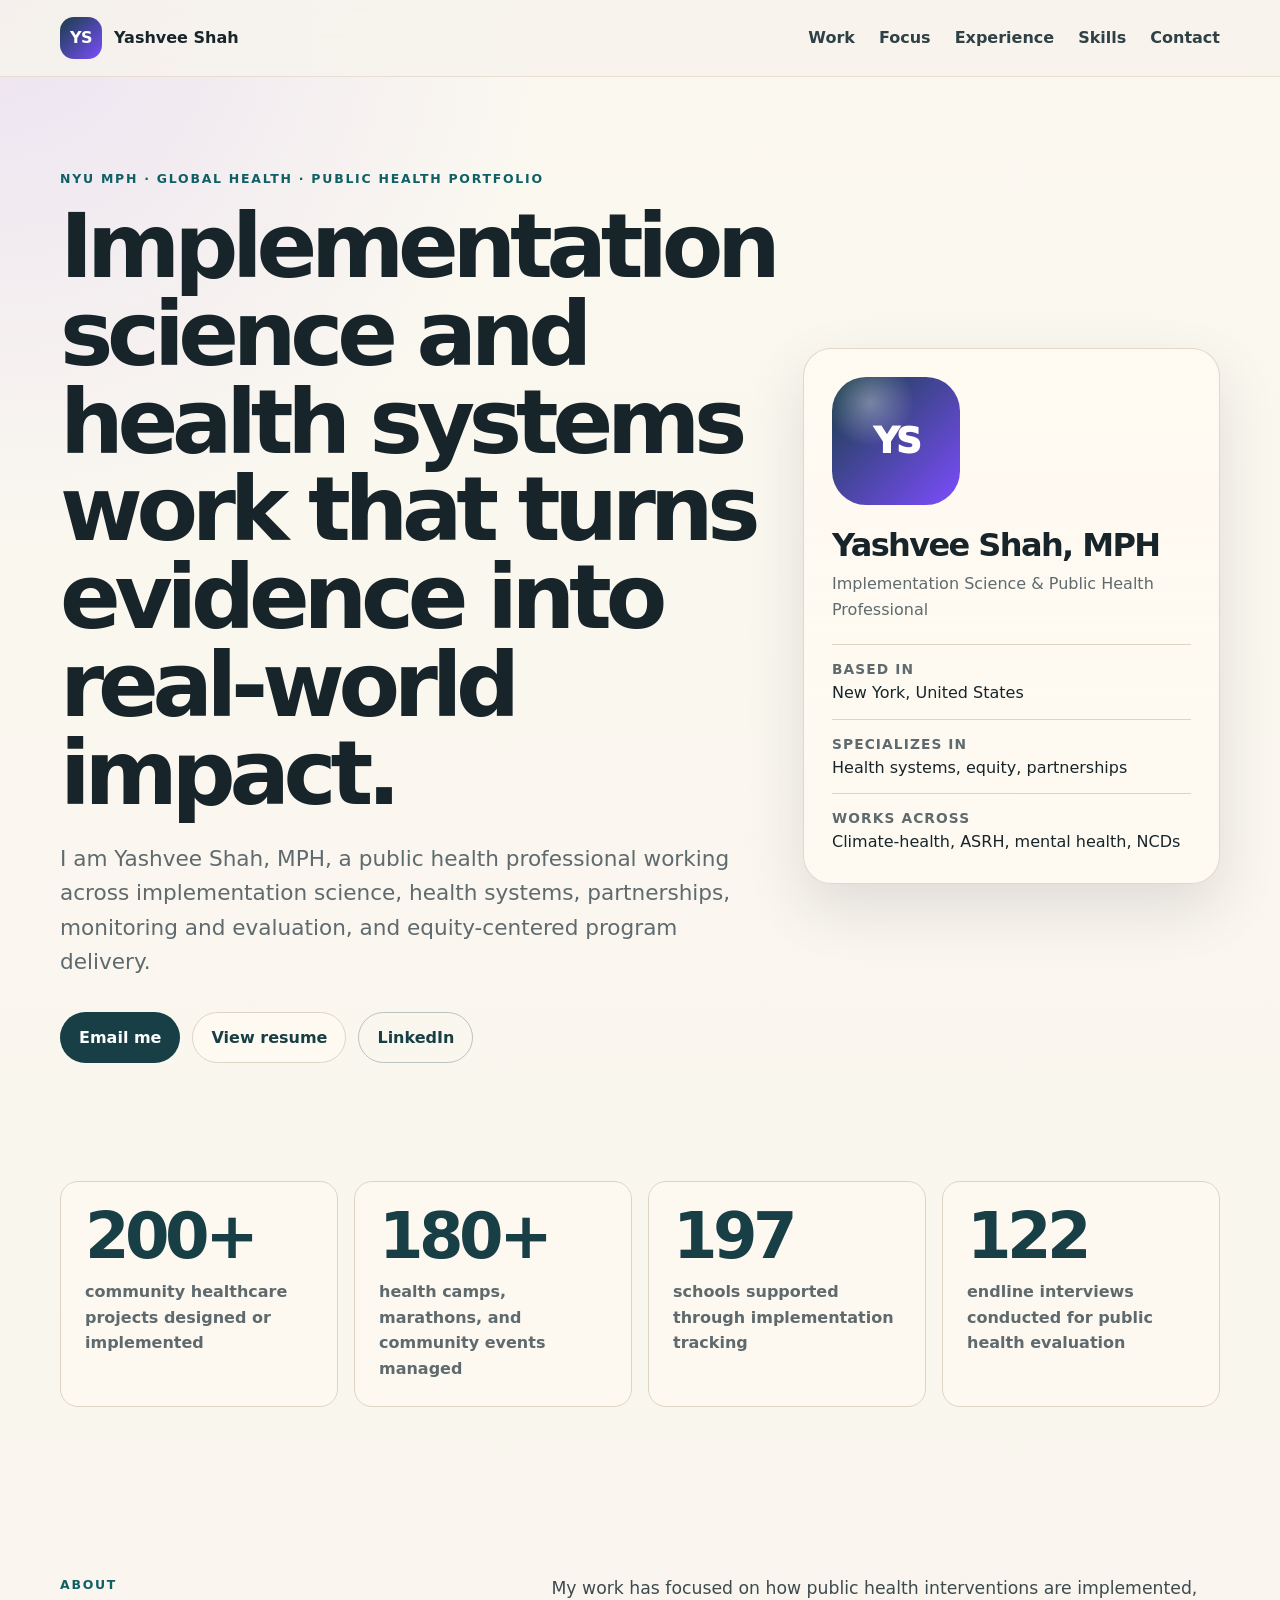
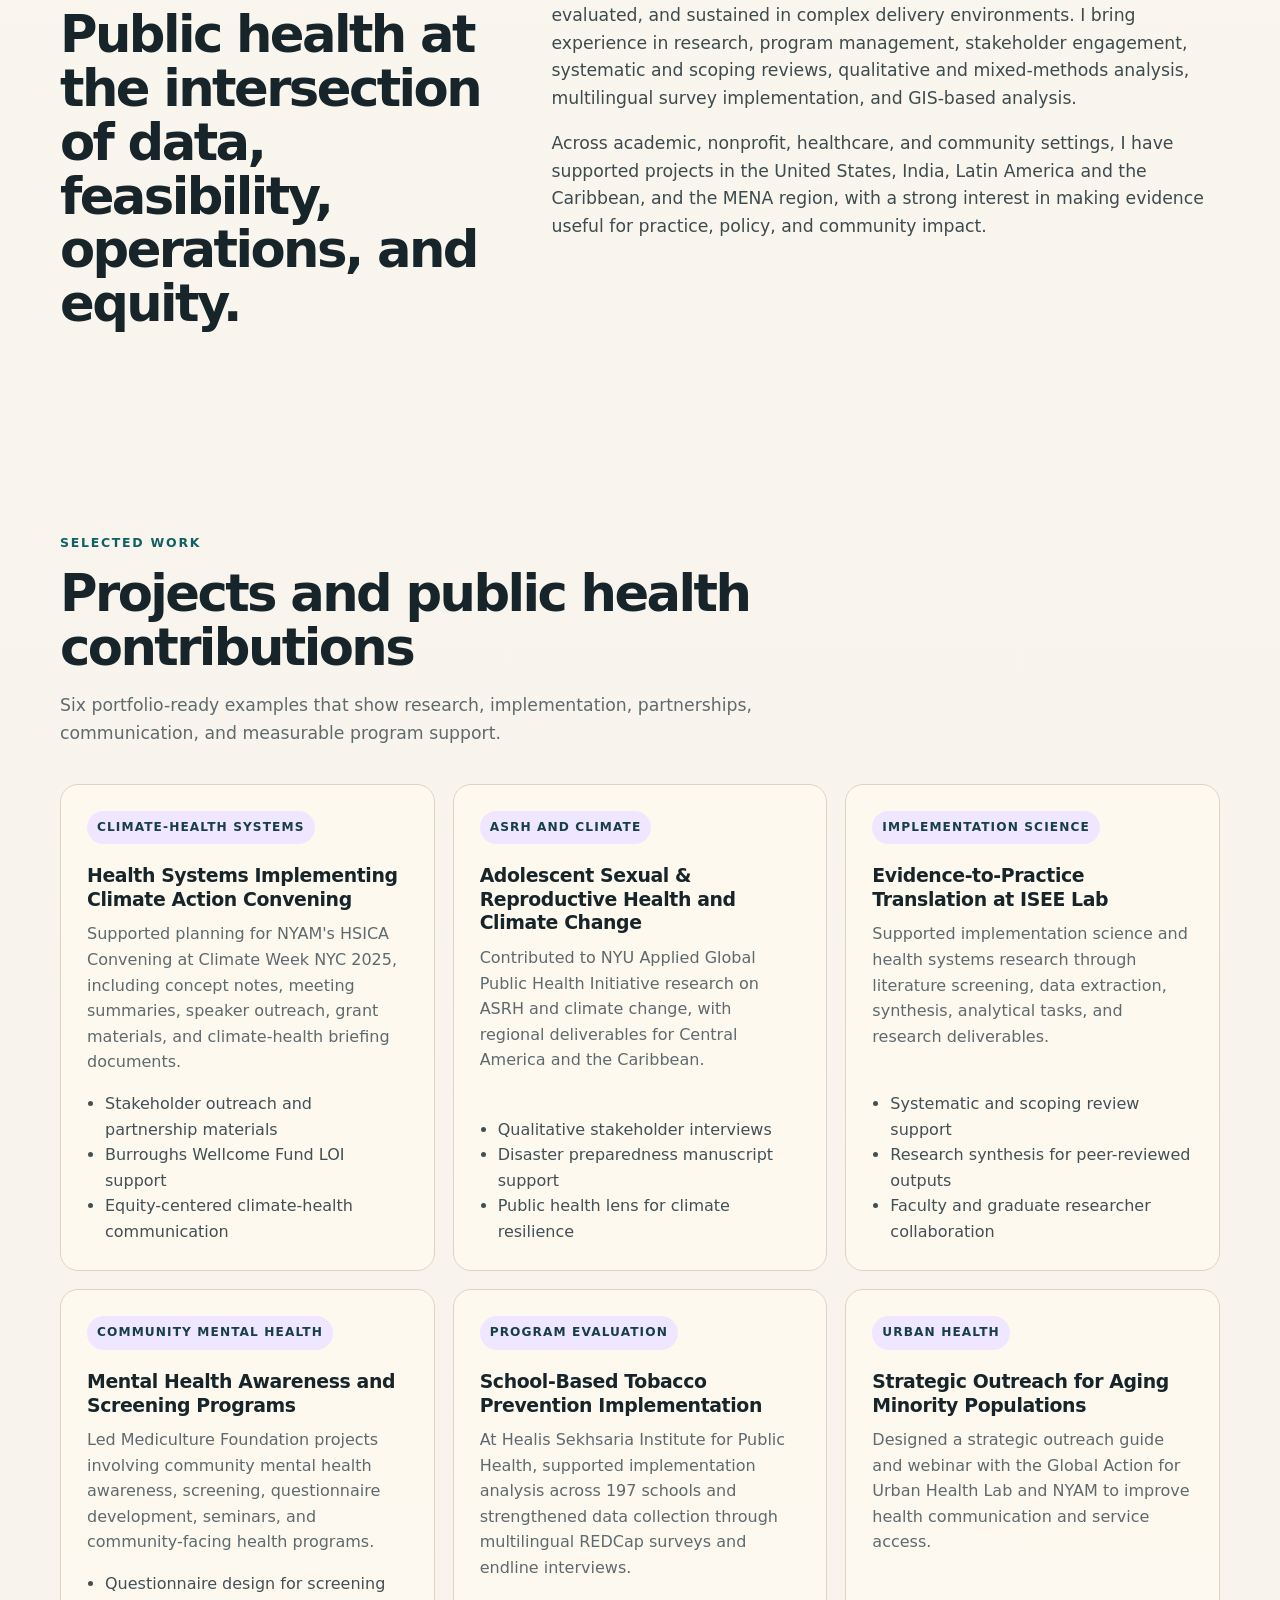
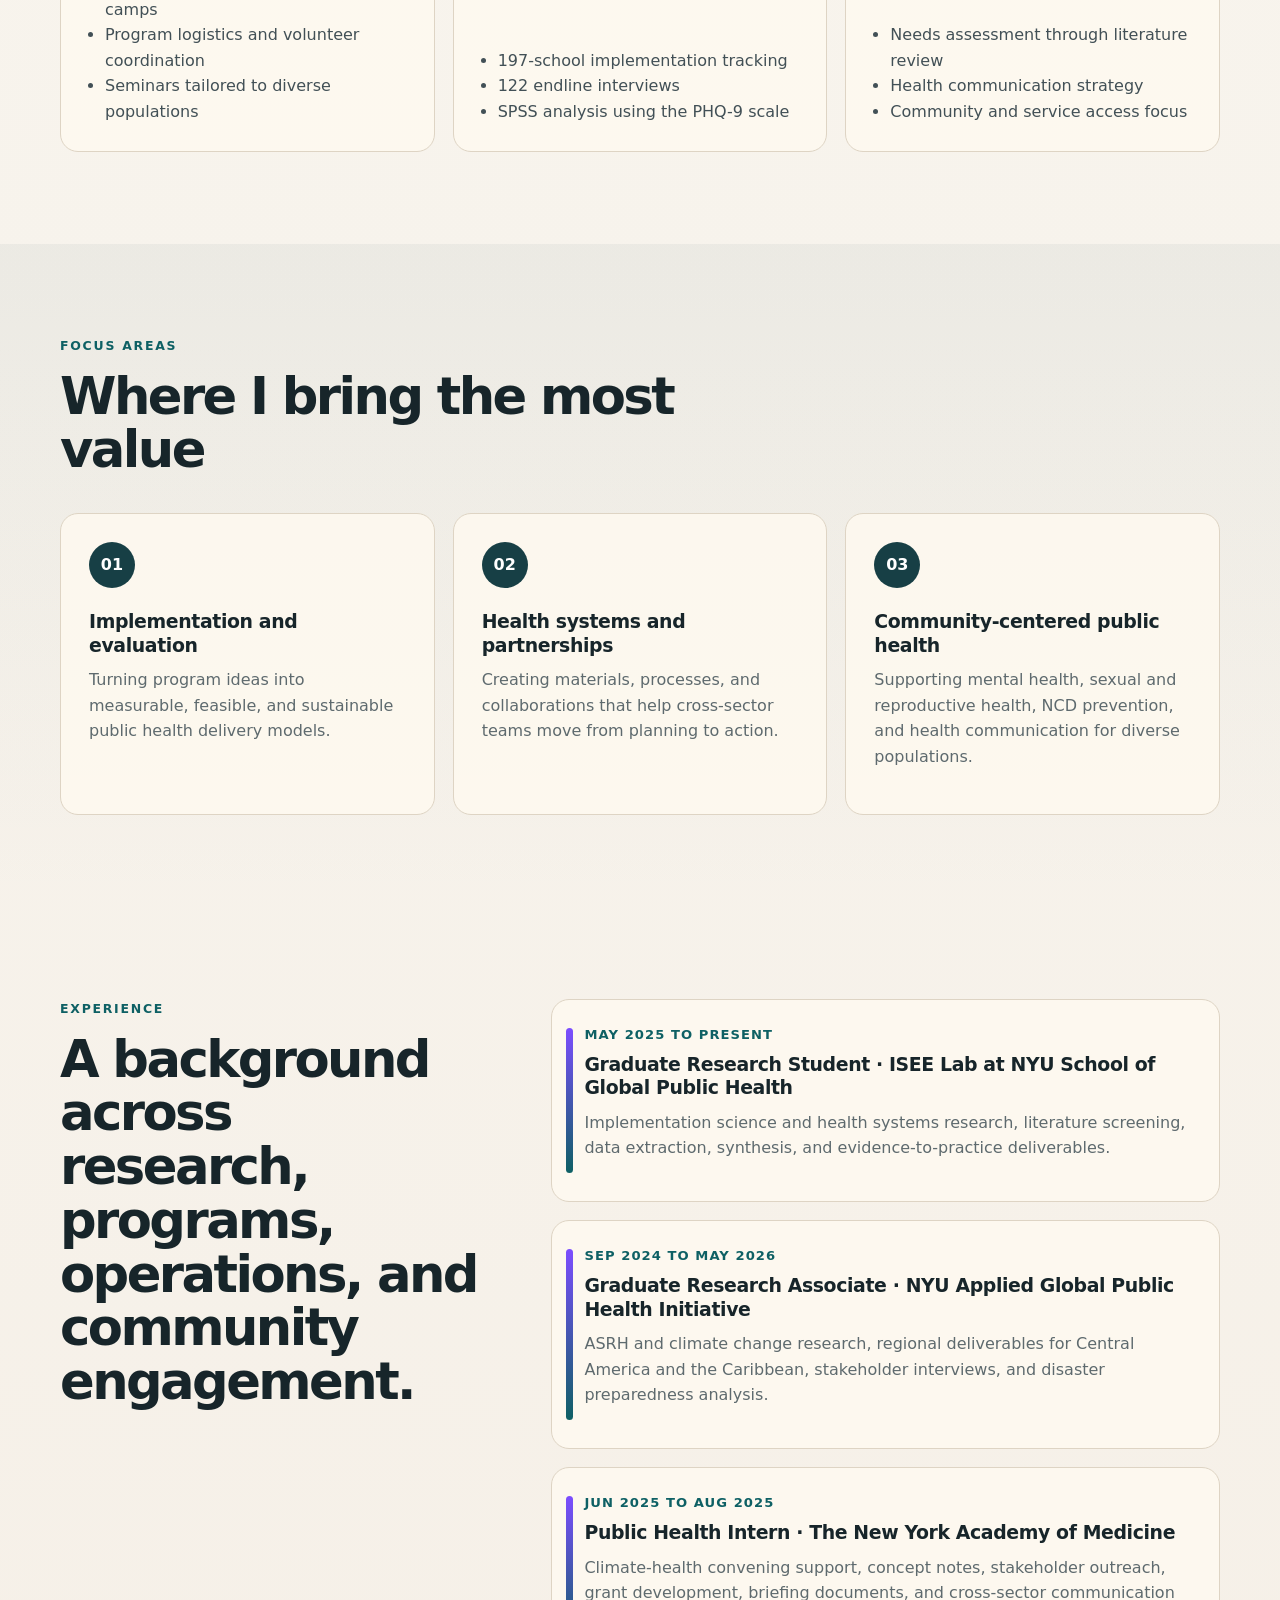
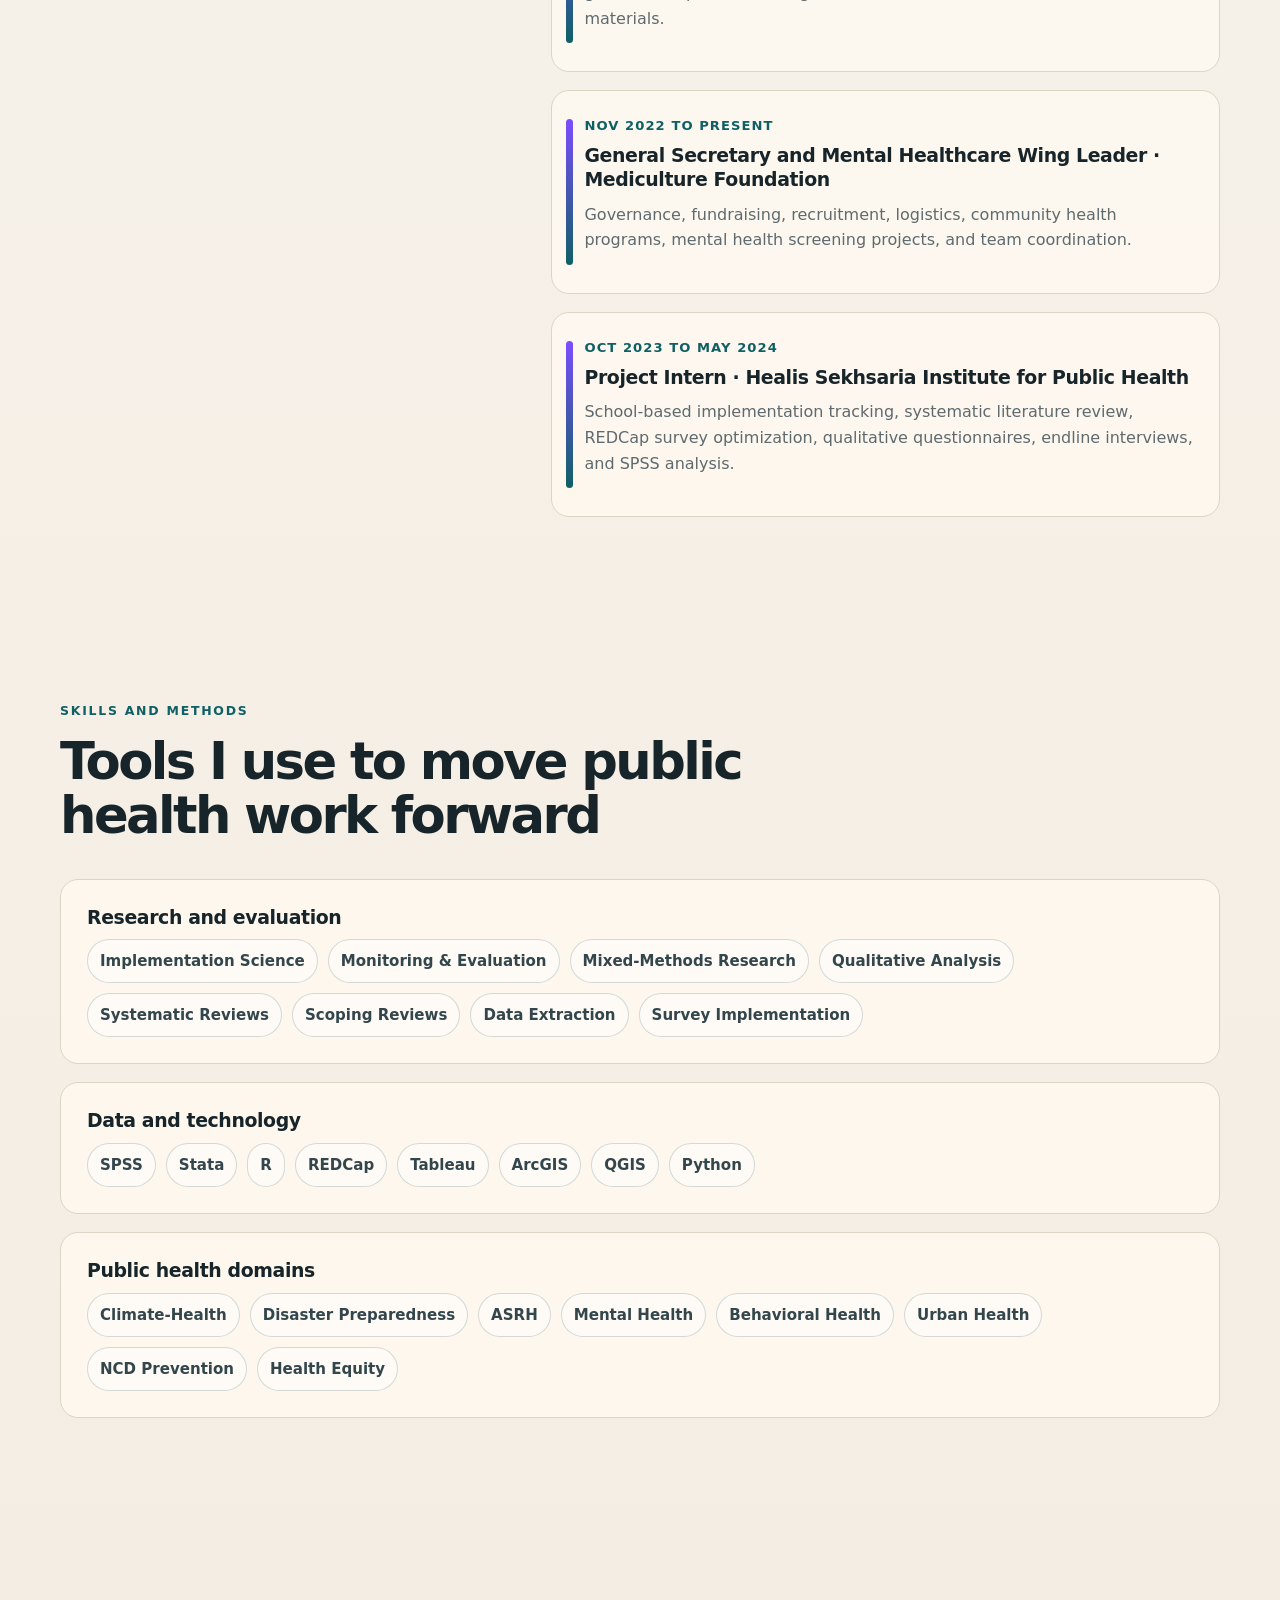
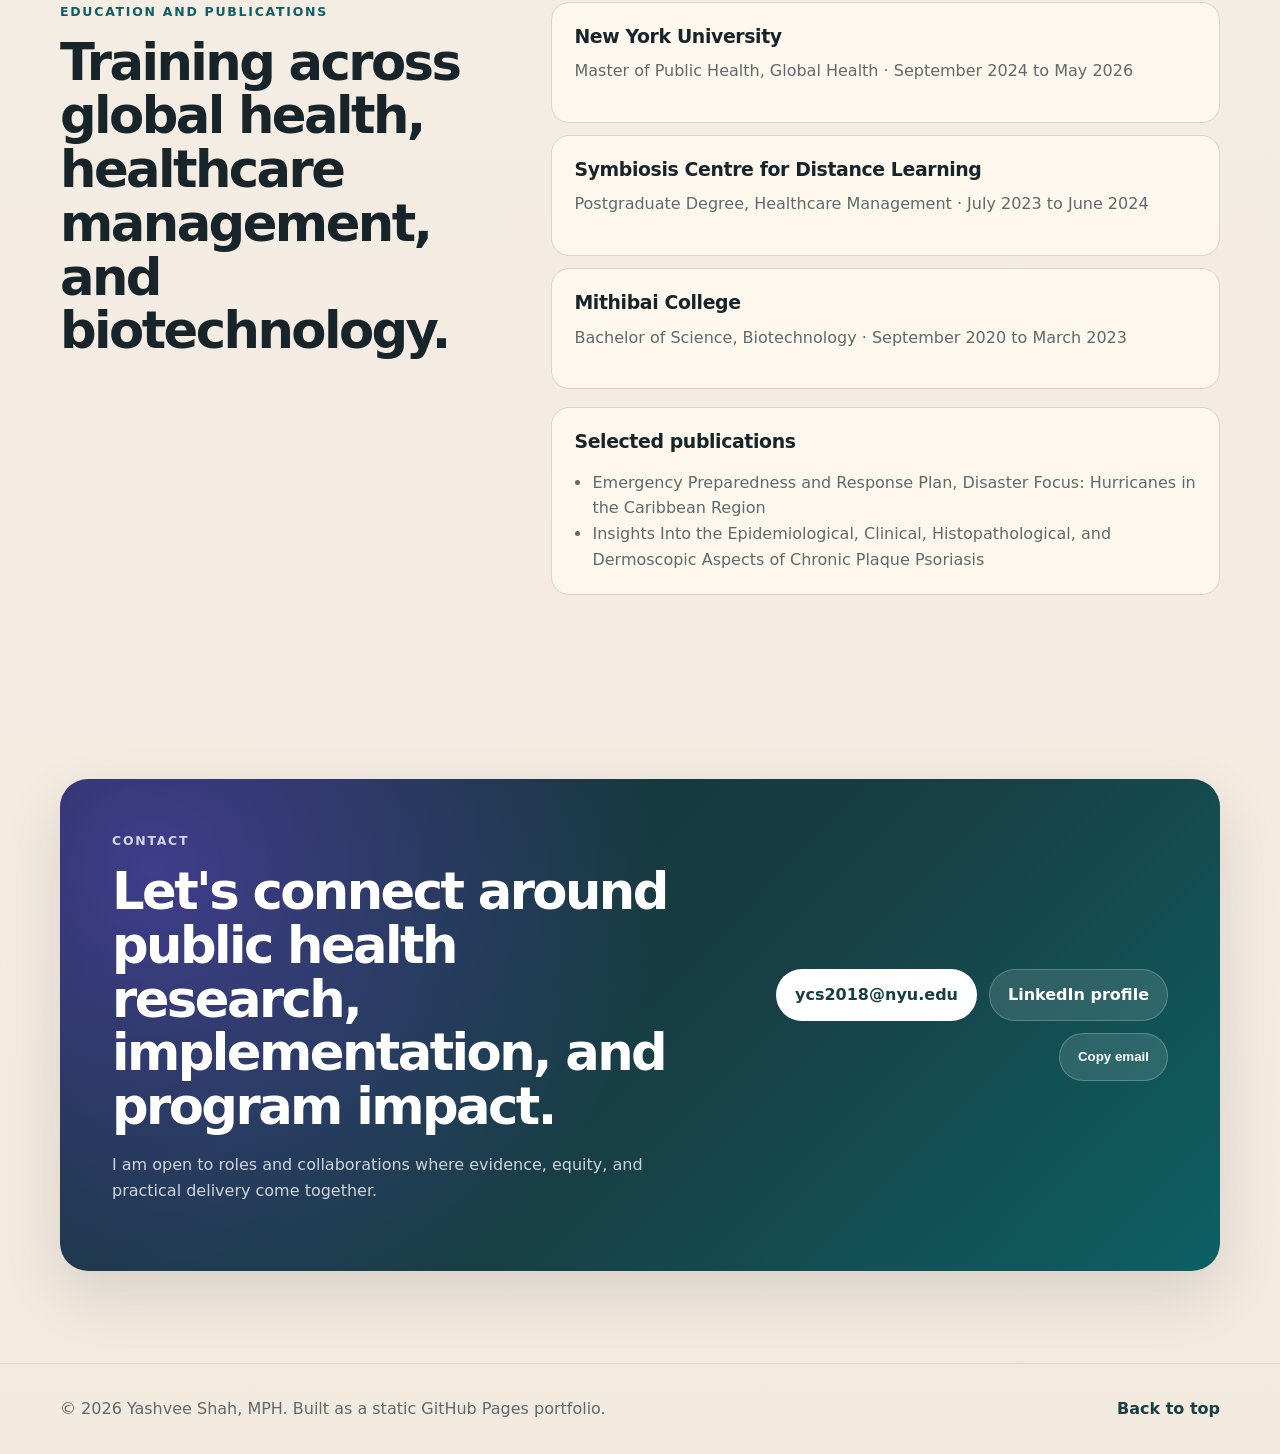
==== index.html @ bdc17462 "Add files via upload" ====
<!doctype html>
<html lang="en">
  <head>
    <meta charset="utf-8" />
    <meta name="viewport" content="width=device-width, initial-scale=1" />
    <meta name="description" content="Portfolio website for Yashvee Shah, MPH, a public health professional focused on implementation science, health systems, climate-health, equity, and evidence-to-practice translation." />
    <meta name="theme-color" content="#173f45" />
    <meta property="og:title" content="Yashvee Shah, MPH | Public Health Portfolio" />
    <meta property="og:description" content="Implementation science, health systems, partnerships, monitoring and evaluation, and equity-centered public health." />
    <meta property="og:type" content="website" />
    <meta property="og:image" content="assets/social-preview.svg" />
    <title>Yashvee Shah, MPH | Public Health Portfolio</title>
    <link rel="icon" href="assets/favicon.svg" type="image/svg+xml" />
    <link rel="stylesheet" href="styles.css" />
  </head>
  <body>
    <a class="skip-link" href="#main">Skip to content</a>

    <header class="site-header" data-header>
      <nav class="nav container" aria-label="Primary navigation">
        <a class="brand" href="#top" aria-label="Yashvee Shah home">
          <span class="brand-mark" aria-hidden="true">YS</span>
          <span class="brand-text">Yashvee Shah</span>
        </a>

        <button class="nav-toggle" type="button" aria-expanded="false" aria-controls="nav-menu" data-nav-toggle>
          <span class="sr-only">Open menu</span>
          <span></span>
          <span></span>
          <span></span>
        </button>

        <div class="nav-menu" id="nav-menu" data-nav-menu>
          <a href="#work">Work</a>
          <a href="#focus">Focus</a>
          <a href="#experience">Experience</a>
          <a href="#skills">Skills</a>
          <a href="#contact">Contact</a>
        </div>
      </nav>
    </header>

    <main id="main">
      <section class="hero section" id="top" aria-labelledby="hero-title">
        <div class="container hero-grid">
          <div class="hero-copy reveal">
            <p class="eyebrow">NYU MPH · Global Health · Public Health Portfolio</p>
            <h1 id="hero-title">Implementation science and health systems work that turns evidence into real-world impact.</h1>
            <p class="hero-summary">
              I am Yashvee Shah, MPH, a public health professional working across implementation science, health systems, partnerships, monitoring and evaluation, and equity-centered program delivery.
            </p>
            <div class="hero-actions" aria-label="Primary actions">
              <a class="button primary" href="mailto:ycs2018@nyu.edu">Email me</a>
              <a class="button secondary" href="assets/Yashvee_Shah_MPH_Resume.pdf" target="_blank" rel="noopener">View resume</a>
              <a class="button ghost" href="https://www.linkedin.com/in/yashvee-shah" target="_blank" rel="noopener">LinkedIn</a>
            </div>
          </div>

          <aside class="hero-card reveal" aria-label="Profile highlights">
            <div class="portrait" aria-hidden="true">YS</div>
            <h2>Yashvee Shah, MPH</h2>
            <p>Implementation Science & Public Health Professional</p>
            <ul class="quick-list">
              <li><span>Based in</span> New York, United States</li>
              <li><span>Specializes in</span> Health systems, equity, partnerships</li>
              <li><span>Works across</span> Climate-health, ASRH, mental health, NCDs</li>
            </ul>
          </aside>
        </div>
      </section>

      <section class="section metrics" aria-label="Impact metrics">
        <div class="container metrics-grid reveal">
          <article>
            <strong>200+</strong>
            <span>community healthcare projects designed or implemented</span>
          </article>
          <article>
            <strong>180+</strong>
            <span>health camps, marathons, and community events managed</span>
          </article>
          <article>
            <strong>197</strong>
            <span>schools supported through implementation tracking</span>
          </article>
          <article>
            <strong>122</strong>
            <span>endline interviews conducted for public health evaluation</span>
          </article>
        </div>
      </section>

      <section class="section about" aria-labelledby="about-title">
        <div class="container split">
          <div class="section-kicker reveal">
            <p class="eyebrow">About</p>
            <h2 id="about-title">Public health at the intersection of data, feasibility, operations, and equity.</h2>
          </div>
          <div class="prose reveal">
            <p>
              My work has focused on how public health interventions are implemented, evaluated, and sustained in complex delivery environments. I bring experience in research, program management, stakeholder engagement, systematic and scoping reviews, qualitative and mixed-methods analysis, multilingual survey implementation, and GIS-based analysis.
            </p>
            <p>
              Across academic, nonprofit, healthcare, and community settings, I have supported projects in the United States, India, Latin America and the Caribbean, and the MENA region, with a strong interest in making evidence useful for practice, policy, and community impact.
            </p>
          </div>
        </div>
      </section>

      <section class="section work" id="work" aria-labelledby="work-title">
        <div class="container">
          <div class="section-heading reveal">
            <p class="eyebrow">Selected work</p>
            <h2 id="work-title">Projects and public health contributions</h2>
            <p>Six portfolio-ready examples that show research, implementation, partnerships, communication, and measurable program support.</p>
          </div>

          <div class="cards-grid">
            <article class="project-card reveal">
              <div class="card-label">Climate-health systems</div>
              <h3>Health Systems Implementing Climate Action Convening</h3>
              <p>Supported planning for NYAM's HSICA Convening at Climate Week NYC 2025, including concept notes, meeting summaries, speaker outreach, grant materials, and climate-health briefing documents.</p>
              <ul>
                <li>Stakeholder outreach and partnership materials</li>
                <li>Burroughs Wellcome Fund LOI support</li>
                <li>Equity-centered climate-health communication</li>
              </ul>
            </article>

            <article class="project-card reveal">
              <div class="card-label">ASRH and climate</div>
              <h3>Adolescent Sexual & Reproductive Health and Climate Change</h3>
              <p>Contributed to NYU Applied Global Public Health Initiative research on ASRH and climate change, with regional deliverables for Central America and the Caribbean.</p>
              <ul>
                <li>Qualitative stakeholder interviews</li>
                <li>Disaster preparedness manuscript support</li>
                <li>Public health lens for climate resilience</li>
              </ul>
            </article>

            <article class="project-card reveal">
              <div class="card-label">Implementation science</div>
              <h3>Evidence-to-Practice Translation at ISEE Lab</h3>
              <p>Supported implementation science and health systems research through literature screening, data extraction, synthesis, analytical tasks, and research deliverables.</p>
              <ul>
                <li>Systematic and scoping review support</li>
                <li>Research synthesis for peer-reviewed outputs</li>
                <li>Faculty and graduate researcher collaboration</li>
              </ul>
            </article>

            <article class="project-card reveal">
              <div class="card-label">Community mental health</div>
              <h3>Mental Health Awareness and Screening Programs</h3>
              <p>Led Mediculture Foundation projects involving community mental health awareness, screening, questionnaire development, seminars, and community-facing health programs.</p>
              <ul>
                <li>Questionnaire design for screening camps</li>
                <li>Program logistics and volunteer coordination</li>
                <li>Seminars tailored to diverse populations</li>
              </ul>
            </article>

            <article class="project-card reveal">
              <div class="card-label">Program evaluation</div>
              <h3>School-Based Tobacco Prevention Implementation</h3>
              <p>At Healis Sekhsaria Institute for Public Health, supported implementation analysis across 197 schools and strengthened data collection through multilingual REDCap surveys and endline interviews.</p>
              <ul>
                <li>197-school implementation tracking</li>
                <li>122 endline interviews</li>
                <li>SPSS analysis using the PHQ-9 scale</li>
              </ul>
            </article>

            <article class="project-card reveal">
              <div class="card-label">Urban health</div>
              <h3>Strategic Outreach for Aging Minority Populations</h3>
              <p>Designed a strategic outreach guide and webinar with the Global Action for Urban Health Lab and NYAM to improve health communication and service access.</p>
              <ul>
                <li>Needs assessment through literature review</li>
                <li>Health communication strategy</li>
                <li>Community and service access focus</li>
              </ul>
            </article>
          </div>
        </div>
      </section>

      <section class="section focus" id="focus" aria-labelledby="focus-title">
        <div class="container">
          <div class="section-heading reveal">
            <p class="eyebrow">Focus areas</p>
            <h2 id="focus-title">Where I bring the most value</h2>
          </div>

          <div class="focus-grid">
            <article class="focus-card reveal">
              <span class="focus-icon" aria-hidden="true">01</span>
              <h3>Implementation and evaluation</h3>
              <p>Turning program ideas into measurable, feasible, and sustainable public health delivery models.</p>
            </article>
            <article class="focus-card reveal">
              <span class="focus-icon" aria-hidden="true">02</span>
              <h3>Health systems and partnerships</h3>
              <p>Creating materials, processes, and collaborations that help cross-sector teams move from planning to action.</p>
            </article>
            <article class="focus-card reveal">
              <span class="focus-icon" aria-hidden="true">03</span>
              <h3>Community-centered public health</h3>
              <p>Supporting mental health, sexual and reproductive health, NCD prevention, and health communication for diverse populations.</p>
            </article>
          </div>
        </div>
      </section>

      <section class="section experience" id="experience" aria-labelledby="experience-title">
        <div class="container split">
          <div class="section-kicker reveal">
            <p class="eyebrow">Experience</p>
            <h2 id="experience-title">A background across research, programs, operations, and community engagement.</h2>
          </div>
          <div class="timeline reveal">
            <article class="timeline-item">
              <span class="timeline-date">May 2025 to Present</span>
              <h3>Graduate Research Student · ISEE Lab at NYU School of Global Public Health</h3>
              <p>Implementation science and health systems research, literature screening, data extraction, synthesis, and evidence-to-practice deliverables.</p>
            </article>
            <article class="timeline-item">
              <span class="timeline-date">Sep 2024 to May 2026</span>
              <h3>Graduate Research Associate · NYU Applied Global Public Health Initiative</h3>
              <p>ASRH and climate change research, regional deliverables for Central America and the Caribbean, stakeholder interviews, and disaster preparedness analysis.</p>
            </article>
            <article class="timeline-item">
              <span class="timeline-date">Jun 2025 to Aug 2025</span>
              <h3>Public Health Intern · The New York Academy of Medicine</h3>
              <p>Climate-health convening support, concept notes, stakeholder outreach, grant development, briefing documents, and cross-sector communication materials.</p>
            </article>
            <article class="timeline-item">
              <span class="timeline-date">Nov 2022 to Present</span>
              <h3>General Secretary and Mental Healthcare Wing Leader · Mediculture Foundation</h3>
              <p>Governance, fundraising, recruitment, logistics, community health programs, mental health screening projects, and team coordination.</p>
            </article>
            <article class="timeline-item">
              <span class="timeline-date">Oct 2023 to May 2024</span>
              <h3>Project Intern · Healis Sekhsaria Institute for Public Health</h3>
              <p>School-based implementation tracking, systematic literature review, REDCap survey optimization, qualitative questionnaires, endline interviews, and SPSS analysis.</p>
            </article>
          </div>
        </div>
      </section>

      <section class="section skills" id="skills" aria-labelledby="skills-title">
        <div class="container">
          <div class="section-heading reveal">
            <p class="eyebrow">Skills and methods</p>
            <h2 id="skills-title">Tools I use to move public health work forward</h2>
          </div>
          <div class="skill-panels">
            <article class="skill-panel reveal">
              <h3>Research and evaluation</h3>
              <div class="chips" aria-label="Research and evaluation skills">
                <span>Implementation Science</span>
                <span>Monitoring & Evaluation</span>
                <span>Mixed-Methods Research</span>
                <span>Qualitative Analysis</span>
                <span>Systematic Reviews</span>
                <span>Scoping Reviews</span>
                <span>Data Extraction</span>
                <span>Survey Implementation</span>
              </div>
            </article>
            <article class="skill-panel reveal">
              <h3>Data and technology</h3>
              <div class="chips" aria-label="Data and technology skills">
                <span>SPSS</span>
                <span>Stata</span>
                <span>R</span>
                <span>REDCap</span>
                <span>Tableau</span>
                <span>ArcGIS</span>
                <span>QGIS</span>
                <span>Python</span>
              </div>
            </article>
            <article class="skill-panel reveal">
              <h3>Public health domains</h3>
              <div class="chips" aria-label="Public health domain areas">
                <span>Climate-Health</span>
                <span>Disaster Preparedness</span>
                <span>ASRH</span>
                <span>Mental Health</span>
                <span>Behavioral Health</span>
                <span>Urban Health</span>
                <span>NCD Prevention</span>
                <span>Health Equity</span>
              </div>
            </article>
          </div>
        </div>
      </section>

      <section class="section education" aria-labelledby="education-title">
        <div class="container education-grid">
          <div class="section-kicker reveal">
            <p class="eyebrow">Education and publications</p>
            <h2 id="education-title">Training across global health, healthcare management, and biotechnology.</h2>
          </div>
          <div class="education-content reveal">
            <div class="edu-list">
              <article>
                <h3>New York University</h3>
                <p>Master of Public Health, Global Health · September 2024 to May 2026</p>
              </article>
              <article>
                <h3>Symbiosis Centre for Distance Learning</h3>
                <p>Postgraduate Degree, Healthcare Management · July 2023 to June 2024</p>
              </article>
              <article>
                <h3>Mithibai College</h3>
                <p>Bachelor of Science, Biotechnology · September 2020 to March 2023</p>
              </article>
            </div>
            <div class="publication-box">
              <h3>Selected publications</h3>
              <ul>
                <li>Emergency Preparedness and Response Plan, Disaster Focus: Hurricanes in the Caribbean Region</li>
                <li>Insights Into the Epidemiological, Clinical, Histopathological, and Dermoscopic Aspects of Chronic Plaque Psoriasis</li>
              </ul>
            </div>
          </div>
        </div>
      </section>

      <section class="section contact" id="contact" aria-labelledby="contact-title">
        <div class="container contact-card reveal">
          <div>
            <p class="eyebrow">Contact</p>
            <h2 id="contact-title">Let's connect around public health research, implementation, and program impact.</h2>
            <p>I am open to roles and collaborations where evidence, equity, and practical delivery come together.</p>
          </div>
          <div class="contact-actions">
            <a class="button primary" href="mailto:ycs2018@nyu.edu">ycs2018@nyu.edu</a>
            <a class="button secondary" href="https://www.linkedin.com/in/yashvee-shah" target="_blank" rel="noopener">LinkedIn profile</a>
            <button class="button ghost copy-email" type="button" data-copy-email="ycs2018@nyu.edu">Copy email</button>
          </div>
        </div>
      </section>
    </main>

    <footer class="site-footer">
      <div class="container footer-grid">
        <p>© <span data-year></span> Yashvee Shah, MPH. Built as a static GitHub Pages portfolio.</p>
        <a href="#top">Back to top</a>
      </div>
    </footer>

    <script src="script.js"></script>
  </body>
</html>
---- styles.css ----
:root {
  --bg: #f7f3ec;
  --surface: #fffaf1;
  --ink: #17252a;
  --muted: #5e6a6e;
  --line: #ded4c4;
  --primary: #173f45;
  --primary-2: #0e6064;
  --accent: #7c4dff;
  --accent-soft: #eee7ff;
  --sand: #eadbc8;
  --shadow: 0 24px 60px rgba(23, 37, 42, 0.12);
  --radius-lg: 28px;
  --radius-md: 18px;
  --radius-sm: 12px;
  --container: 1160px;
}

* {
  box-sizing: border-box;
}

html {
  scroll-behavior: smooth;
}

body {
  margin: 0;
  font-family: Inter, ui-sans-serif, system-ui, -apple-system, BlinkMacSystemFont, "Segoe UI", sans-serif;
  color: var(--ink);
  background:
    radial-gradient(circle at top left, rgba(124, 77, 255, 0.12), transparent 34rem),
    linear-gradient(180deg, #fbf8f0 0%, var(--bg) 45%, #f3eadf 100%);
  line-height: 1.6;
}

a {
  color: inherit;
  text-decoration: none;
}

p, h1, h2, h3 {
  margin-top: 0;
}

img, svg {
  max-width: 100%;
}

.container {
  width: min(var(--container), calc(100% - 40px));
  margin-inline: auto;
}

.skip-link {
  position: absolute;
  left: 16px;
  top: 16px;
  transform: translateY(-200%);
  background: var(--ink);
  color: white;
  padding: 10px 14px;
  border-radius: 999px;
  z-index: 200;
}

.skip-link:focus {
  transform: translateY(0);
}

.sr-only {
  position: absolute;
  width: 1px;
  height: 1px;
  padding: 0;
  margin: -1px;
  overflow: hidden;
  clip: rect(0, 0, 0, 0);
  white-space: nowrap;
  border: 0;
}

.site-header {
  position: sticky;
  top: 0;
  z-index: 100;
  backdrop-filter: blur(18px);
  background: rgba(247, 243, 236, 0.82);
  border-bottom: 1px solid rgba(222, 212, 196, 0.7);
  transition: box-shadow 200ms ease, background 200ms ease;
}

.site-header.is-scrolled {
  box-shadow: 0 12px 30px rgba(23, 37, 42, 0.08);
  background: rgba(247, 243, 236, 0.95);
}

.nav {
  min-height: 76px;
  display: flex;
  align-items: center;
  justify-content: space-between;
  gap: 20px;
}

.brand {
  display: inline-flex;
  align-items: center;
  gap: 12px;
  font-weight: 800;
}

.brand-mark {
  display: grid;
  place-items: center;
  width: 42px;
  height: 42px;
  border-radius: 14px;
  color: white;
  background: linear-gradient(135deg, var(--primary), var(--accent));
  letter-spacing: -0.04em;
}

.nav-menu {
  display: flex;
  align-items: center;
  gap: 24px;
  font-weight: 700;
  color: #2f4146;
}

.nav-menu a {
  position: relative;
  padding-block: 8px;
}

.nav-menu a::after {
  content: "";
  position: absolute;
  left: 0;
  bottom: 2px;
  width: 100%;
  height: 2px;
  transform: scaleX(0);
  transform-origin: right;
  background: var(--accent);
  transition: transform 180ms ease;
}

.nav-menu a:hover::after,
.nav-menu a:focus-visible::after {
  transform: scaleX(1);
  transform-origin: left;
}

.nav-toggle {
  display: none;
  width: 44px;
  height: 44px;
  border: 1px solid var(--line);
  border-radius: 14px;
  background: var(--surface);
  padding: 10px;
}

.nav-toggle span:not(.sr-only) {
  display: block;
  height: 2px;
  width: 100%;
  margin-block: 5px;
  background: var(--primary);
  border-radius: 999px;
}

.section {
  padding: 92px 0;
}

.hero {
  padding-top: 92px;
}

.hero-grid {
  display: grid;
  grid-template-columns: minmax(0, 1.25fr) minmax(320px, 0.75fr);
  gap: 48px;
  align-items: center;
}

.eyebrow {
  margin-bottom: 14px;
  color: var(--primary-2);
  text-transform: uppercase;
  letter-spacing: 0.14em;
  font-weight: 900;
  font-size: 0.78rem;
}

h1 {
  font-size: clamp(2.7rem, 7vw, 5.8rem);
  line-height: 0.98;
  letter-spacing: -0.07em;
  max-width: 920px;
  margin-bottom: 24px;
}

h2 {
  font-size: clamp(2rem, 4vw, 3.4rem);
  line-height: 1.05;
  letter-spacing: -0.05em;
  margin-bottom: 18px;
}

h3 {
  font-size: 1.18rem;
  line-height: 1.25;
  letter-spacing: -0.02em;
  margin-bottom: 10px;
}

.hero-summary {
  font-size: clamp(1.08rem, 2vw, 1.35rem);
  color: var(--muted);
  max-width: 740px;
  margin-bottom: 32px;
}

.hero-actions,
.contact-actions {
  display: flex;
  flex-wrap: wrap;
  gap: 12px;
}

.button {
  display: inline-flex;
  align-items: center;
  justify-content: center;
  min-height: 48px;
  border-radius: 999px;
  padding: 12px 18px;
  border: 1px solid transparent;
  font-weight: 850;
  cursor: pointer;
  transition: transform 160ms ease, box-shadow 160ms ease, background 160ms ease;
}

.button:hover,
.button:focus-visible {
  transform: translateY(-2px);
  box-shadow: 0 14px 28px rgba(23, 37, 42, 0.12);
}

.button.primary {
  color: white;
  background: var(--primary);
}

.button.secondary {
  color: var(--primary);
  background: var(--surface);
  border-color: var(--line);
}

.button.ghost {
  color: var(--primary);
  background: transparent;
  border-color: rgba(23, 63, 69, 0.28);
}

.hero-card {
  padding: 28px;
  background: linear-gradient(180deg, rgba(255, 250, 241, 0.92), rgba(255, 250, 241, 0.72));
  border: 1px solid rgba(222, 212, 196, 0.9);
  border-radius: var(--radius-lg);
  box-shadow: var(--shadow);
}

.portrait {
  display: grid;
  place-items: center;
  width: 128px;
  height: 128px;
  margin-bottom: 24px;
  border-radius: 34px;
  color: white;
  font-size: 2.2rem;
  font-weight: 950;
  letter-spacing: -0.08em;
  background:
    radial-gradient(circle at 30% 20%, rgba(255, 255, 255, 0.35), transparent 32%),
    linear-gradient(135deg, var(--primary), var(--accent));
}

.hero-card h2 {
  font-size: 2rem;
  margin-bottom: 8px;
}

.hero-card p {
  color: var(--muted);
}

.quick-list {
  list-style: none;
  padding: 0;
  margin: 22px 0 0;
  display: grid;
  gap: 13px;
}

.quick-list li {
  padding-top: 13px;
  border-top: 1px solid var(--line);
}

.quick-list span {
  display: block;
  color: var(--muted);
  font-size: 0.86rem;
  font-weight: 800;
  text-transform: uppercase;
  letter-spacing: 0.08em;
}

.metrics {
  padding-block: 26px 76px;
}

.metrics-grid {
  display: grid;
  grid-template-columns: repeat(4, 1fr);
  gap: 16px;
}

.metrics article {
  min-height: 172px;
  padding: 24px;
  border: 1px solid var(--line);
  border-radius: var(--radius-md);
  background: rgba(255, 250, 241, 0.76);
}

.metrics strong {
  display: block;
  font-size: clamp(2.2rem, 5vw, 4rem);
  line-height: 0.95;
  letter-spacing: -0.07em;
  color: var(--primary);
  margin-bottom: 12px;
}

.metrics span {
  color: var(--muted);
  font-weight: 700;
}

.split {
  display: grid;
  grid-template-columns: minmax(260px, 0.78fr) minmax(0, 1.22fr);
  gap: 64px;
  align-items: start;
}

.prose {
  font-size: 1.08rem;
  color: #3d4b4f;
}

.prose p:last-child {
  margin-bottom: 0;
}

.section-heading {
  max-width: 760px;
  margin-bottom: 36px;
}

.section-heading p:not(.eyebrow) {
  color: var(--muted);
  font-size: 1.08rem;
}

.cards-grid {
  display: grid;
  grid-template-columns: repeat(3, 1fr);
  gap: 18px;
}

.project-card,
.focus-card,
.skill-panel,
.publication-box,
.edu-list article {
  border: 1px solid var(--line);
  background: rgba(255, 250, 241, 0.8);
  border-radius: var(--radius-md);
}

.project-card {
  min-height: 420px;
  padding: 26px;
  display: flex;
  flex-direction: column;
  transition: transform 180ms ease, box-shadow 180ms ease;
}

.project-card:hover {
  transform: translateY(-5px);
  box-shadow: 0 18px 45px rgba(23, 37, 42, 0.11);
}

.card-label {
  width: fit-content;
  padding: 7px 10px;
  margin-bottom: 20px;
  border-radius: 999px;
  color: var(--primary);
  background: var(--accent-soft);
  font-size: 0.76rem;
  font-weight: 900;
  text-transform: uppercase;
  letter-spacing: 0.09em;
}

.project-card p {
  color: var(--muted);
}

.project-card ul {
  padding-left: 18px;
  margin: auto 0 0;
  color: #425056;
}

.focus {
  background: linear-gradient(180deg, rgba(23, 63, 69, 0.05), transparent);
}

.focus-grid {
  display: grid;
  grid-template-columns: repeat(3, 1fr);
  gap: 18px;
}

.focus-card {
  padding: 28px;
}

.focus-icon {
  display: inline-grid;
  place-items: center;
  width: 46px;
  height: 46px;
  margin-bottom: 22px;
  border-radius: 50%;
  background: var(--primary);
  color: white;
  font-weight: 900;
}

.focus-card p,
.timeline p,
.edu-list p,
.publication-box li {
  color: var(--muted);
}

.timeline {
  position: relative;
  display: grid;
  gap: 18px;
}

.timeline-item {
  position: relative;
  padding: 24px 24px 24px 32px;
  background: rgba(255, 250, 241, 0.78);
  border: 1px solid var(--line);
  border-radius: var(--radius-md);
}

.timeline-item::before {
  content: "";
  position: absolute;
  left: 14px;
  top: 28px;
  width: 7px;
  height: calc(100% - 56px);
  min-height: 34px;
  border-radius: 999px;
  background: linear-gradient(180deg, var(--accent), var(--primary-2));
}

.timeline-date {
  display: block;
  color: var(--primary-2);
  font-weight: 900;
  font-size: 0.82rem;
  letter-spacing: 0.08em;
  text-transform: uppercase;
  margin-bottom: 8px;
}

.skill-panels {
  display: grid;
  gap: 18px;
}

.skill-panel {
  padding: 26px;
}

.chips {
  display: flex;
  flex-wrap: wrap;
  gap: 10px;
}

.chips span {
  padding: 9px 12px;
  border: 1px solid rgba(23, 63, 69, 0.18);
  border-radius: 999px;
  background: rgba(255, 255, 255, 0.48);
  color: #33464c;
  font-weight: 780;
  font-size: 0.94rem;
}

.education-grid {
  display: grid;
  grid-template-columns: minmax(260px, 0.78fr) minmax(0, 1.22fr);
  gap: 64px;
}

.education-content {
  display: grid;
  gap: 18px;
}

.edu-list {
  display: grid;
  gap: 12px;
}

.edu-list article,
.publication-box {
  padding: 22px;
}

.publication-box ul {
  margin-bottom: 0;
  padding-left: 18px;
}

.contact-card {
  display: grid;
  grid-template-columns: minmax(0, 1.15fr) minmax(280px, 0.85fr);
  gap: 32px;
  align-items: center;
  padding: clamp(28px, 5vw, 52px);
  border-radius: var(--radius-lg);
  color: white;
  background:
    radial-gradient(circle at 8% 18%, rgba(124, 77, 255, 0.42), transparent 32rem),
    linear-gradient(135deg, #142d33, #173f45 55%, #0d6064);
  box-shadow: var(--shadow);
}

.contact-card .eyebrow,
.contact-card p {
  color: rgba(255, 255, 255, 0.78);
}

.contact-card .button.secondary,
.contact-card .button.ghost {
  color: white;
  background: rgba(255, 255, 255, 0.12);
  border-color: rgba(255, 255, 255, 0.22);
}

.contact-card .button.primary {
  color: var(--primary);
  background: white;
}

.contact-actions {
  justify-content: flex-end;
}

.site-footer {
  padding: 32px 0;
  border-top: 1px solid var(--line);
  color: var(--muted);
}

.footer-grid {
  display: flex;
  align-items: center;
  justify-content: space-between;
  gap: 20px;
}

.footer-grid p {
  margin: 0;
}

.footer-grid a {
  color: var(--primary);
  font-weight: 900;
}

.reveal {
  opacity: 0;
  transform: translateY(18px);
  transition: opacity 550ms ease, transform 550ms ease;
}

.reveal.is-visible {
  opacity: 1;
  transform: translateY(0);
}

@media (prefers-reduced-motion: reduce) {
  html {
    scroll-behavior: auto;
  }

  .reveal,
  .button,
  .project-card,
  .nav-menu a::after {
    transition: none;
  }
}

@media (max-width: 960px) {
  .hero-grid,
  .split,
  .education-grid,
  .contact-card {
    grid-template-columns: 1fr;
  }

  .metrics-grid,
  .cards-grid,
  .focus-grid {
    grid-template-columns: repeat(2, 1fr);
  }

  .contact-actions {
    justify-content: flex-start;
  }
}

@media (max-width: 760px) {
  .container {
    width: min(100% - 28px, var(--container));
  }

  .nav-toggle {
    display: block;
  }

  .nav-menu {
    position: absolute;
    top: calc(100% + 8px);
    right: 14px;
    left: 14px;
    display: grid;
    gap: 8px;
    padding: 16px;
    border: 1px solid var(--line);
    border-radius: 20px;
    background: var(--surface);
    box-shadow: var(--shadow);
    transform-origin: top;
    transform: scaleY(0.95);
    opacity: 0;
    pointer-events: none;
    transition: opacity 180ms ease, transform 180ms ease;
  }

  .nav-menu.is-open {
    transform: scaleY(1);
    opacity: 1;
    pointer-events: auto;
  }

  .nav-menu a {
    padding: 10px 8px;
  }

  .section {
    padding: 68px 0;
  }

  .hero {
    padding-top: 58px;
  }

  .metrics-grid,
  .cards-grid,
  .focus-grid {
    grid-template-columns: 1fr;
  }

  .project-card {
    min-height: auto;
  }

  .footer-grid {
    flex-direction: column;
    align-items: flex-start;
  }
}

@media print {
  .site-header,
  .hero-actions,
  .contact,
  .site-footer,
  .skip-link,
  .nav-toggle {
    display: none !important;
  }

  body {
    background: white;
  }

  .section {
    padding: 30px 0;
  }
}
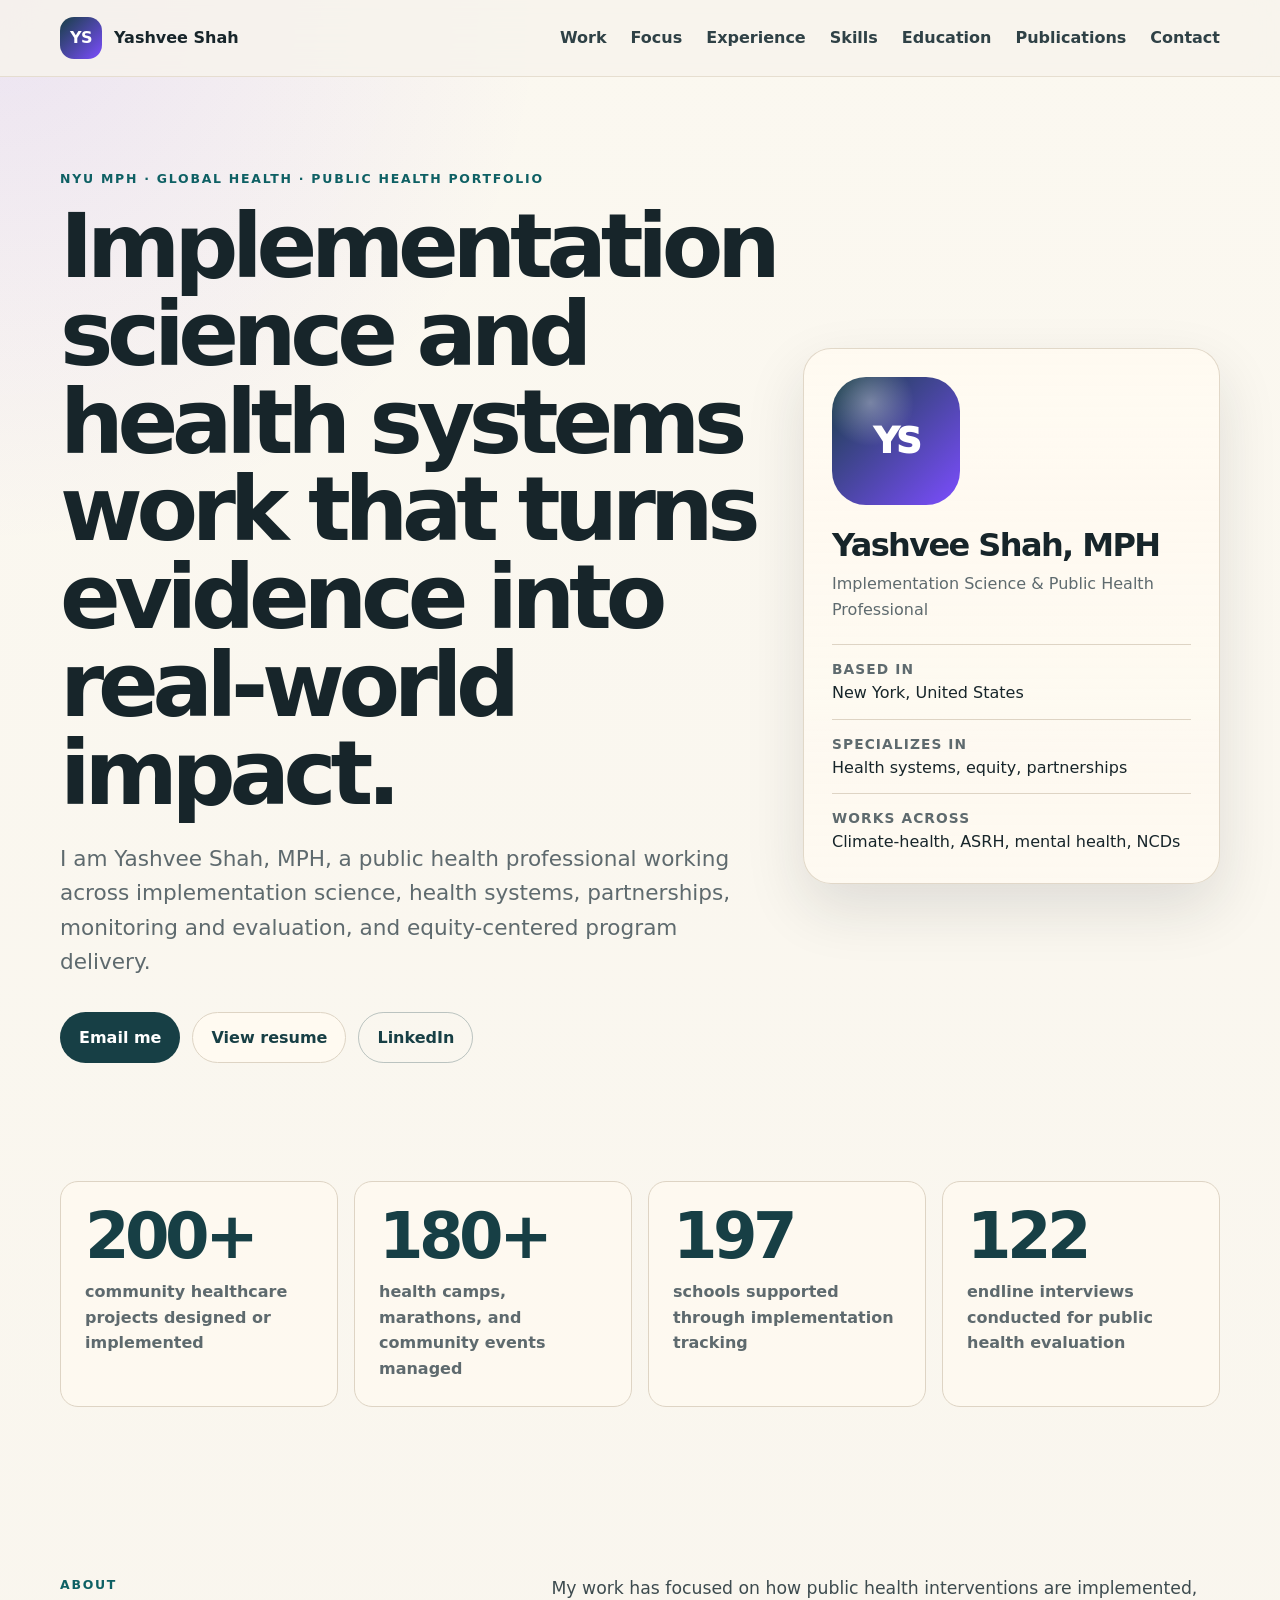
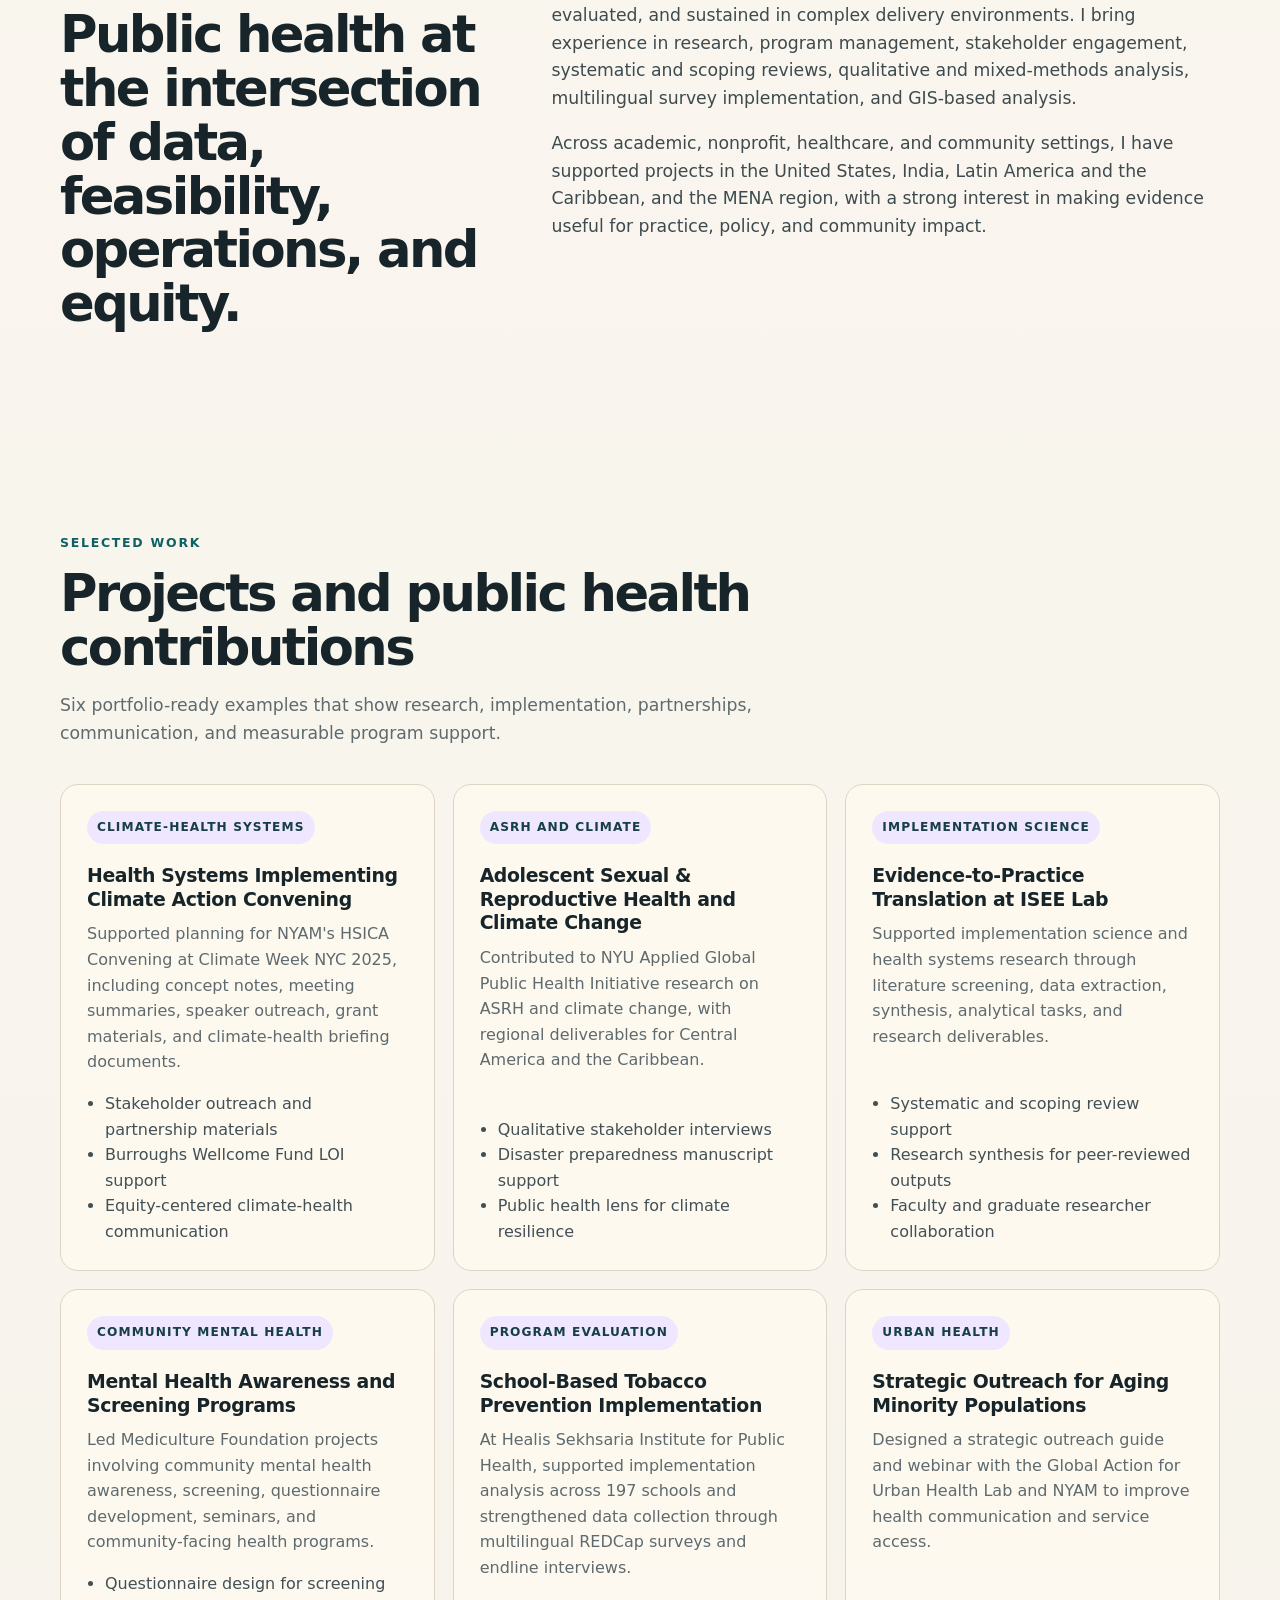
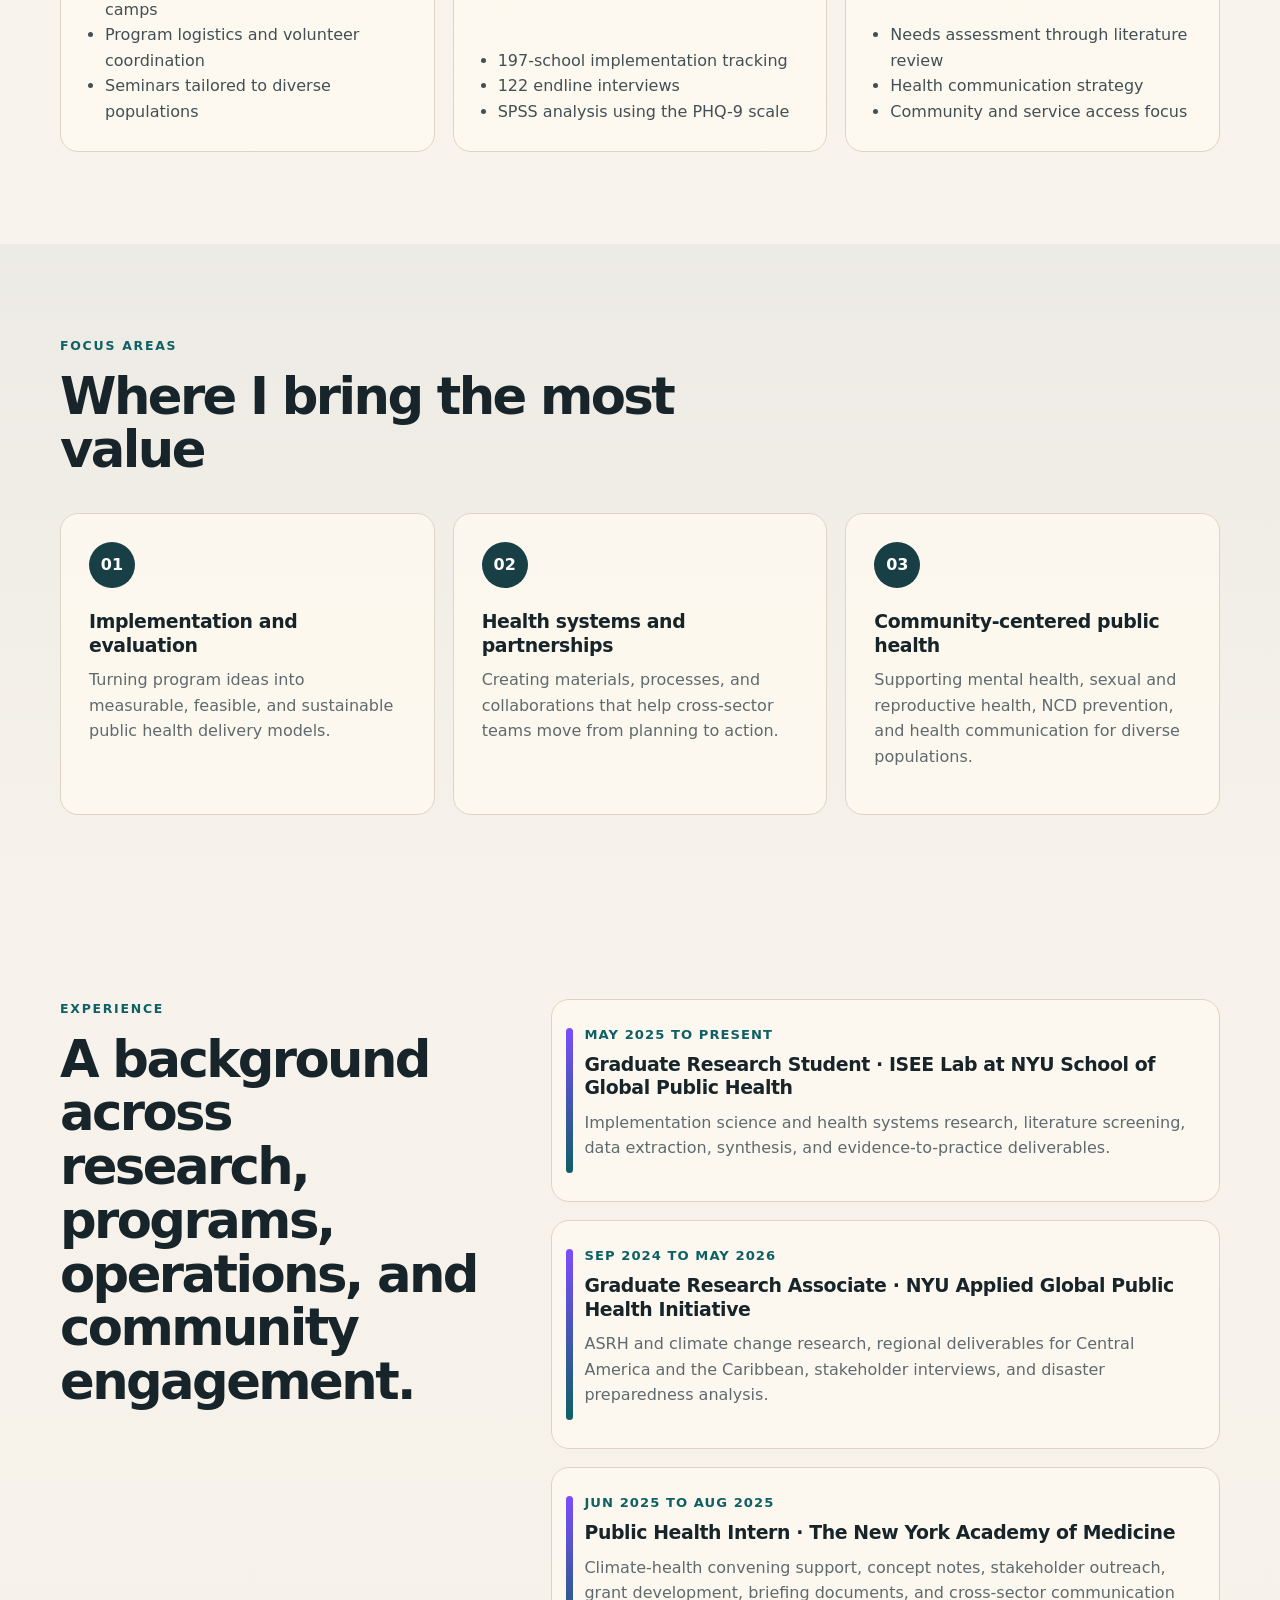
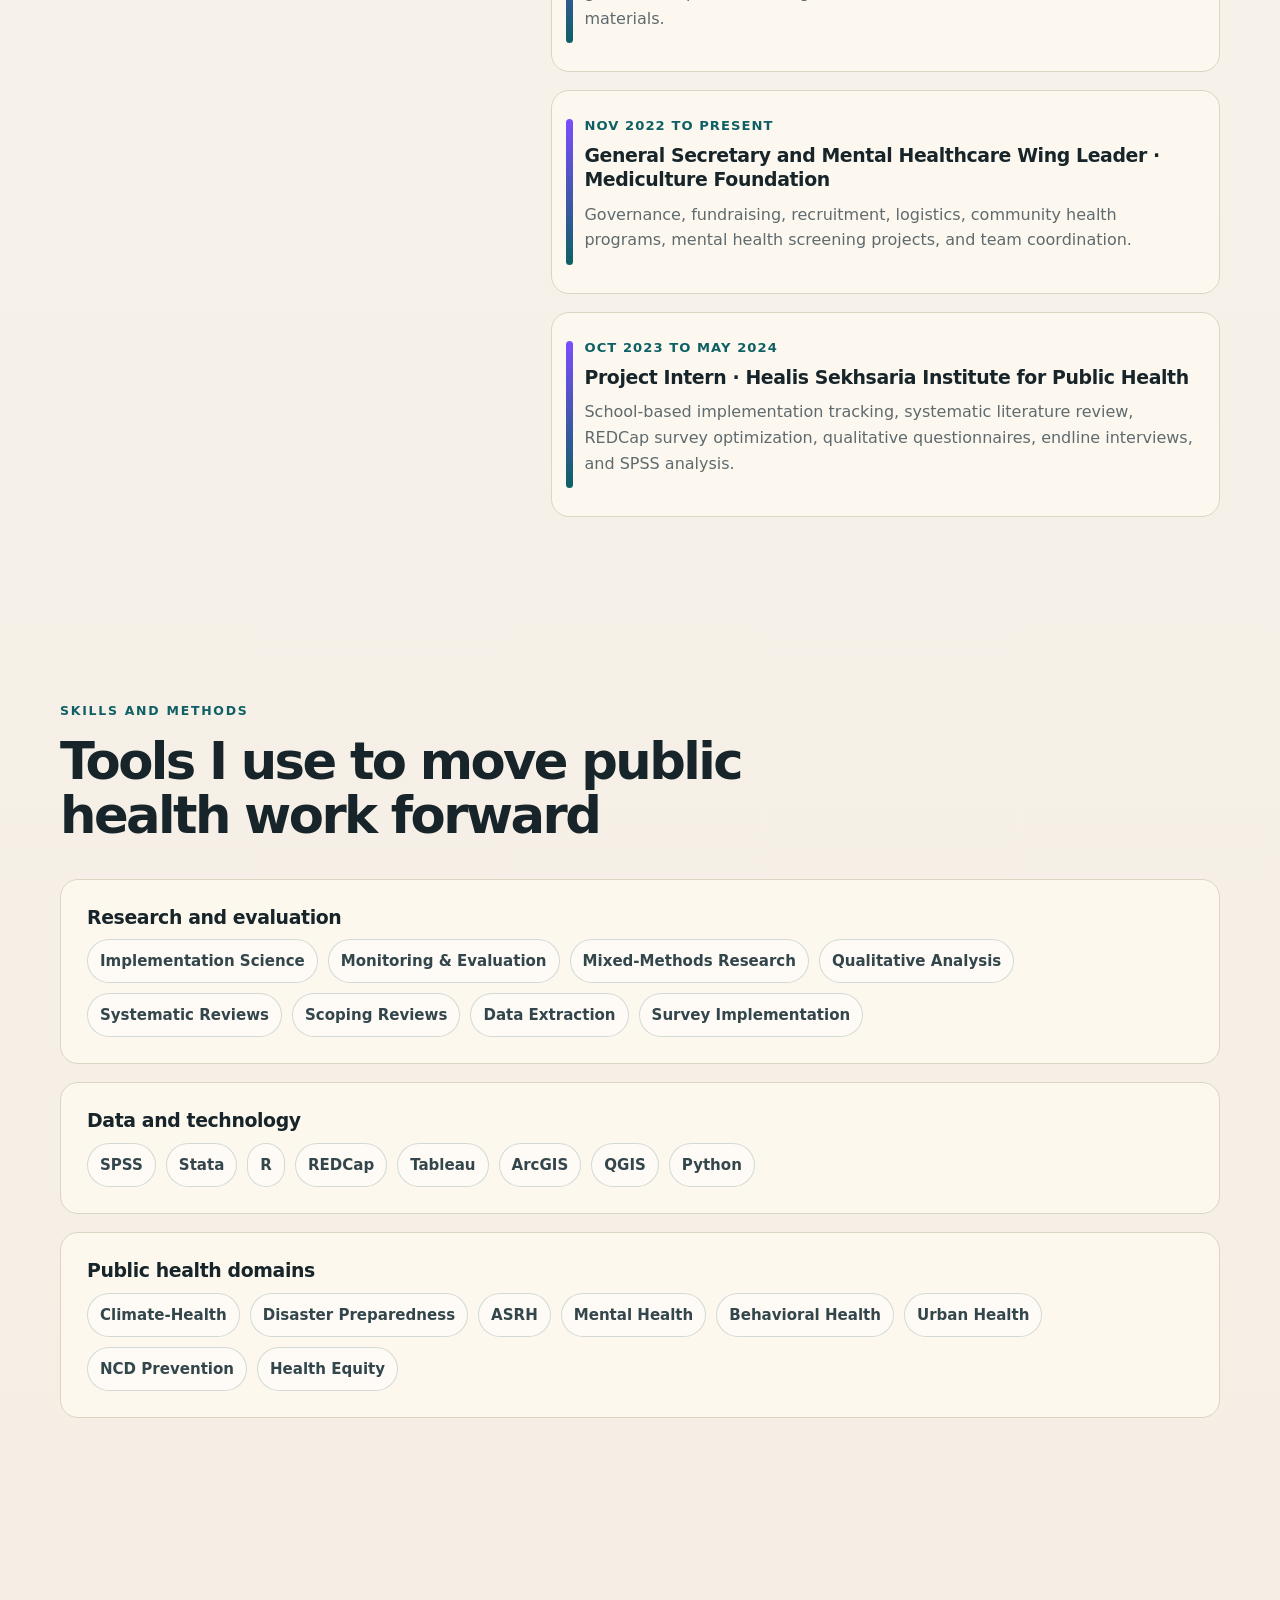
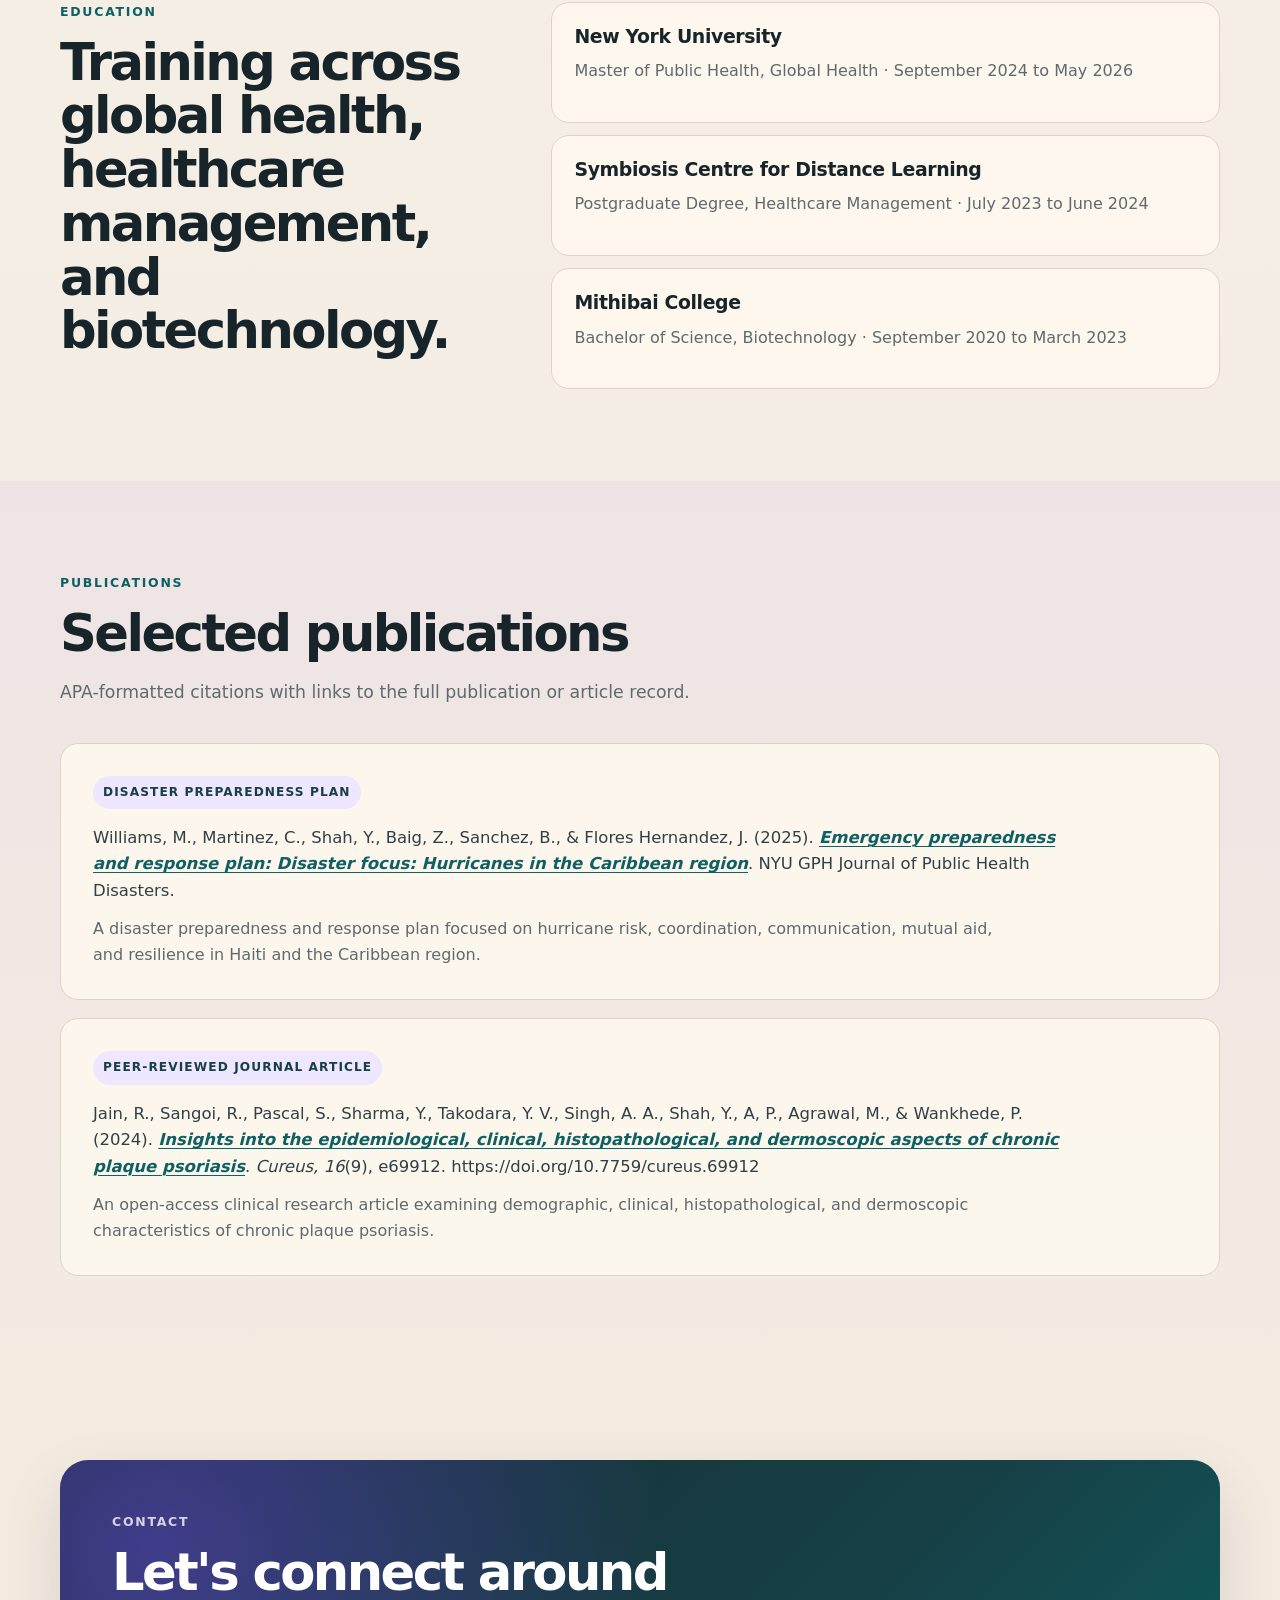
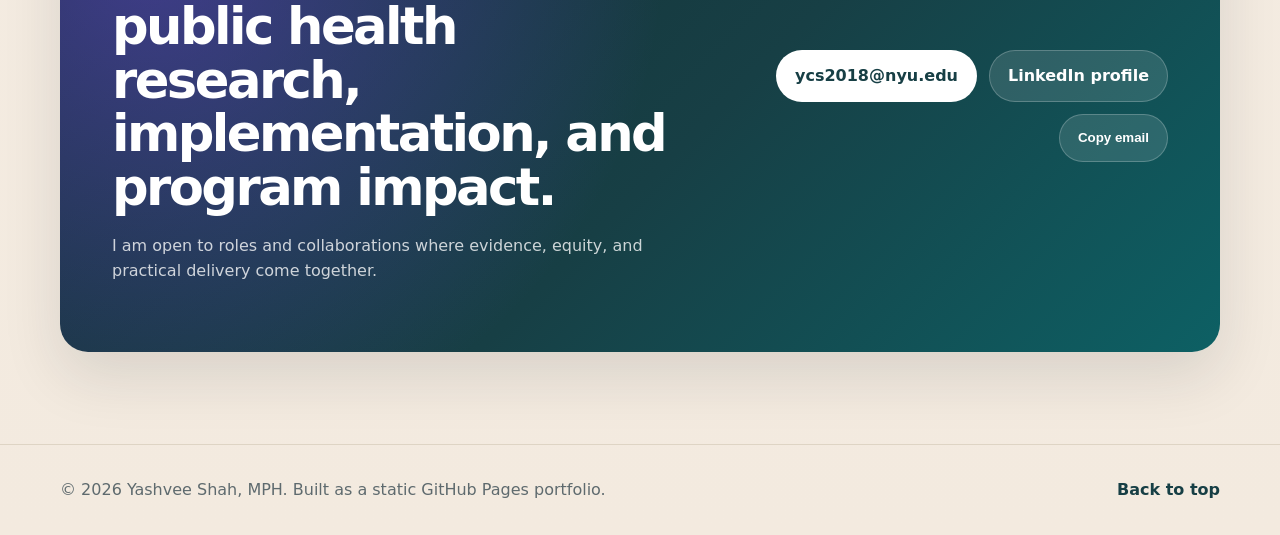
==== commit 100ec41d: "add publication section" ====
--- a/index.html
+++ b/index.html
@@ -35,6 +35,8 @@
           <a href="#focus">Focus</a>
           <a href="#experience">Experience</a>
           <a href="#skills">Skills</a>
+          <a href="#education">Education</a>
+          <a href="#publications">Publications</a>
           <a href="#contact">Contact</a>
         </div>
       </nav>
@@ -298,10 +300,10 @@
         </div>
       </section>
 
-      <section class="section education" aria-labelledby="education-title">
+      <section class="section education" id="education" aria-labelledby="education-title">
         <div class="container education-grid">
           <div class="section-kicker reveal">
-            <p class="eyebrow">Education and publications</p>
+            <p class="eyebrow">Education</p>
             <h2 id="education-title">Training across global health, healthcare management, and biotechnology.</h2>
           </div>
           <div class="education-content reveal">
@@ -319,13 +321,34 @@
                 <p>Bachelor of Science, Biotechnology · September 2020 to March 2023</p>
               </article>
             </div>
-            <div class="publication-box">
-              <h3>Selected publications</h3>
-              <ul>
-                <li>Emergency Preparedness and Response Plan, Disaster Focus: Hurricanes in the Caribbean Region</li>
-                <li>Insights Into the Epidemiological, Clinical, Histopathological, and Dermoscopic Aspects of Chronic Plaque Psoriasis</li>
-              </ul>
-            </div>
+          </div>
+        </div>
+      </section>
+
+      <section class="section publications" id="publications" aria-labelledby="publications-title">
+        <div class="container">
+          <div class="section-heading reveal">
+            <p class="eyebrow">Publications</p>
+            <h2 id="publications-title">Selected publications</h2>
+            <p>APA-formatted citations with links to the full publication or article record.</p>
+          </div>
+
+          <div class="publication-list">
+            <article class="publication-card reveal">
+              <p class="pub-type">Disaster preparedness plan</p>
+              <p class="apa-citation">
+                Williams, M., Martinez, C., Shah, Y., Baig, Z., Sanchez, B., &amp; Flores Hernandez, J. (2025). <a href="https://wp.nyu.edu/schoolofglobalpublichealth-nyu_global_public_health_disaster_journal/files/2026/01/Caribbean20Base20Plan.pdf.pdf" target="_blank" rel="noopener"><em>Emergency preparedness and response plan: Disaster focus: Hurricanes in the Caribbean region</em></a>. NYU GPH Journal of Public Health Disasters.
+              </p>
+              <p class="pub-note">A disaster preparedness and response plan focused on hurricane risk, coordination, communication, mutual aid, and resilience in Haiti and the Caribbean region.</p>
+            </article>
+
+            <article class="publication-card reveal">
+              <p class="pub-type">Peer-reviewed journal article</p>
+              <p class="apa-citation">
+                Jain, R., Sangoi, R., Pascal, S., Sharma, Y., Takodara, Y. V., Singh, A. A., Shah, Y., A, P., Agrawal, M., &amp; Wankhede, P. (2024). <a href="https://doi.org/10.7759/cureus.69912" target="_blank" rel="noopener"><em>Insights into the epidemiological, clinical, histopathological, and dermoscopic aspects of chronic plaque psoriasis</em></a>. <em>Cureus, 16</em>(9), e69912. https://doi.org/10.7759/cureus.69912
+              </p>
+              <p class="pub-note">An open-access clinical research article examining demographic, clinical, histopathological, and dermoscopic characteristics of chronic plaque psoriasis.</p>
+            </article>
           </div>
         </div>
       </section>
--- a/styles.css
+++ b/styles.css
@@ -390,7 +390,7 @@
 .project-card,
 .focus-card,
 .skill-panel,
-.publication-box,
+.publication-card,
 .edu-list article {
   border: 1px solid var(--line);
   background: rgba(255, 250, 241, 0.8);
@@ -462,7 +462,7 @@
 .focus-card p,
 .timeline p,
 .edu-list p,
-.publication-box li {
+.pub-note {
   color: var(--muted);
 }
 
@@ -543,14 +543,54 @@
   gap: 12px;
 }
 
-.edu-list article,
-.publication-box {
+.edu-list article {
   padding: 22px;
 }
 
-.publication-box ul {
+.publications {
+  background: linear-gradient(180deg, rgba(124, 77, 255, 0.06), transparent);
+}
+
+.publication-list {
+  display: grid;
+  gap: 18px;
+}
+
+.publication-card {
+  padding: clamp(22px, 3vw, 32px);
+}
+
+.pub-type {
+  width: fit-content;
+  padding: 7px 10px;
+  margin-bottom: 16px;
+  border-radius: 999px;
+  color: var(--primary);
+  background: var(--accent-soft);
+  font-size: 0.76rem;
+  font-weight: 900;
+  text-transform: uppercase;
+  letter-spacing: 0.09em;
+}
+
+.apa-citation {
+  max-width: 980px;
+  margin-bottom: 12px;
+  color: #2f4146;
+  font-size: 1.03rem;
+}
+
+.apa-citation a {
+  color: var(--primary-2);
+  font-weight: 850;
+  text-decoration: underline;
+  text-decoration-thickness: 0.09em;
+  text-underline-offset: 0.18em;
+}
+
+.pub-note {
+  max-width: 900px;
   margin-bottom: 0;
-  padding-left: 18px;
 }
 
 .contact-card {
